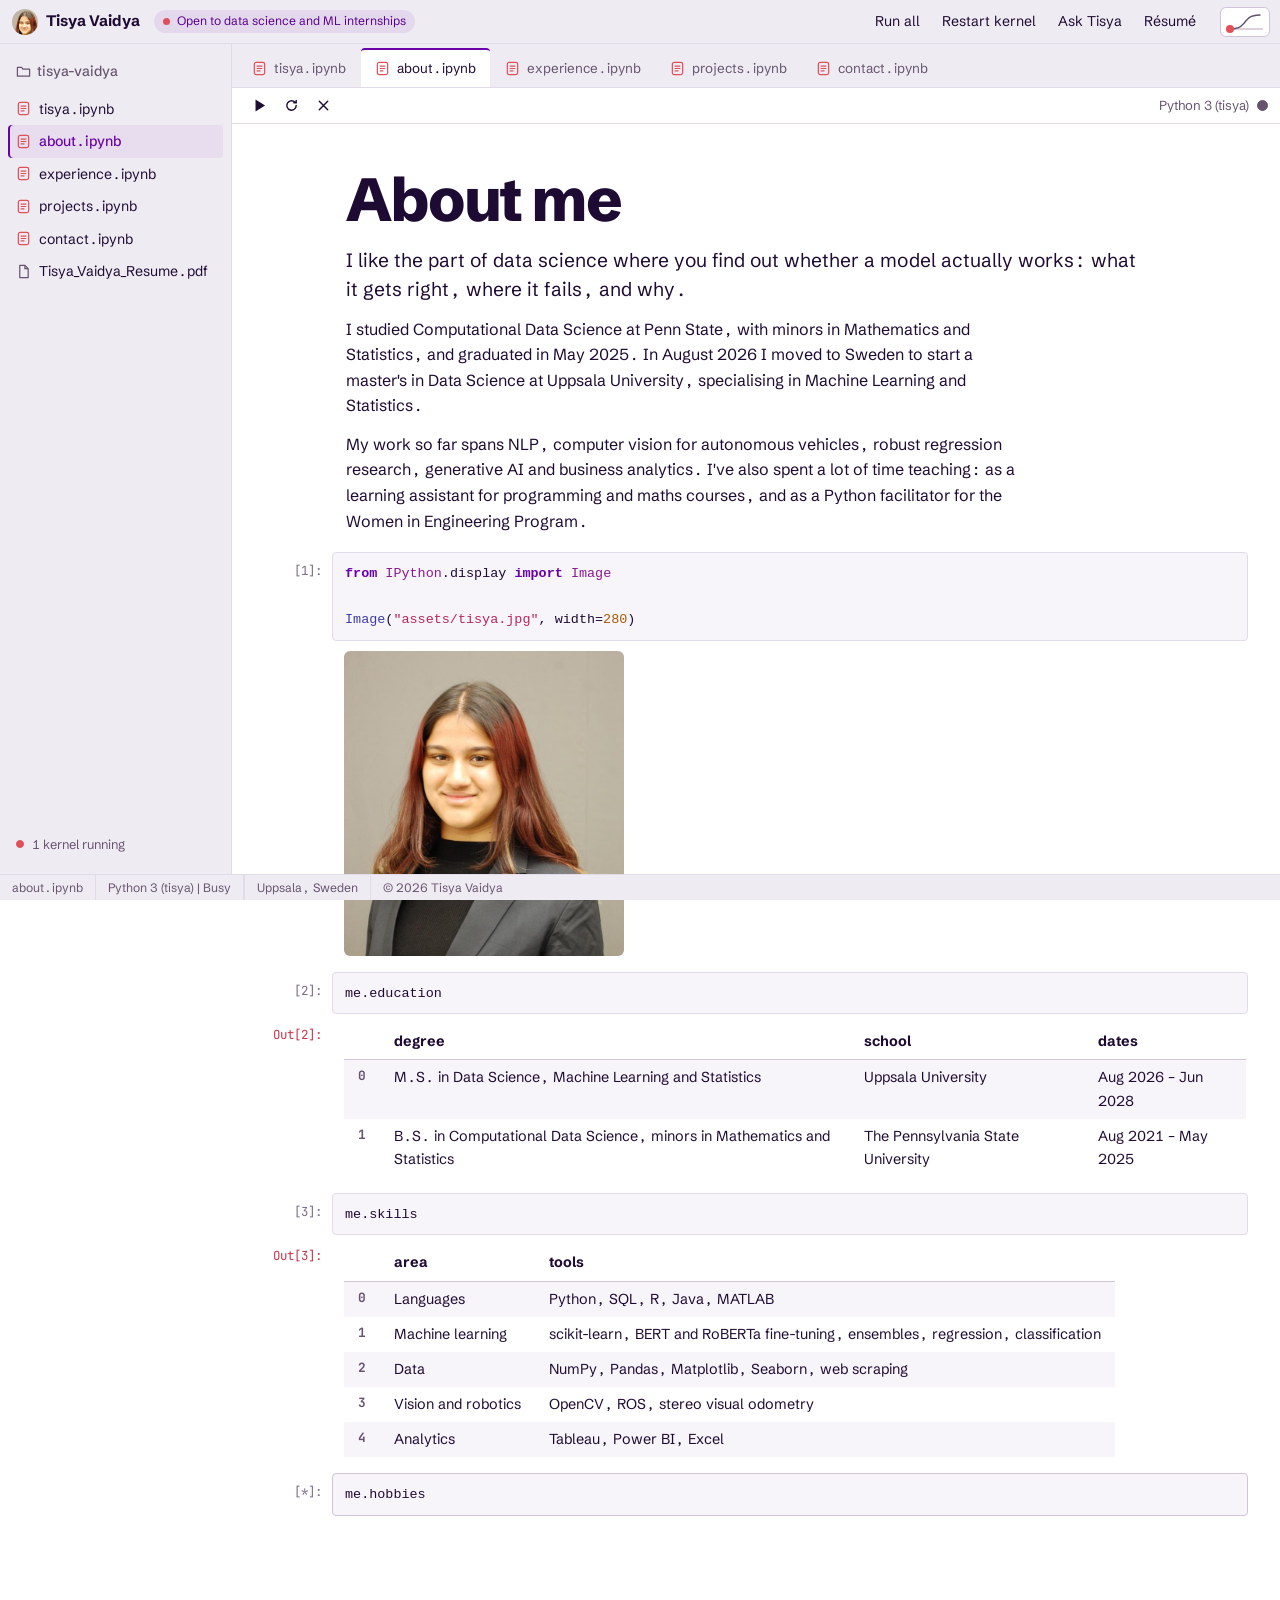
==== about.html @ 1245c295 "Redesign as a JupyterLab-style notebook Each page is a notebook with cells that run on load; visitor" ====
<!DOCTYPE html>
<html lang="en">
<head>
  <meta charset="utf-8">
  <meta name="viewport" content="width=device-width, initial-scale=1">
  <title>About | Tisya Vaidya</title>
  <meta name="description" content="Tisya Vaidya is a data scientist and master's student in Machine Learning and Statistics at Uppsala University, Sweden.">
  <link rel="canonical" href="https://tisyavaidya.com/about">
  <meta property="og:type" content="website">
  <meta property="og:url" content="https://tisyavaidya.com/about">
  <meta property="og:title" content="About | Tisya Vaidya">
  <meta property="og:description" content="Tisya Vaidya is a data scientist and master's student in Machine Learning and Statistics at Uppsala University, Sweden.">
  <meta property="og:image" content="https://tisyavaidya.com/assets/og-image.png">
  <meta name="twitter:card" content="summary_large_image">
  <link rel="icon" href="assets/favicon.svg" type="image/svg+xml">
  <script>
    /* Apply the saved or system theme before the page paints */
    (function () {
      var t = null; try { t = localStorage.getItem("theme"); } catch (e) {}
      if (!t) { var m = /(?:^|;)theme=(dark|light)/.exec(window.name || ""); if (m) t = m[1]; }
      if (!t) t = window.matchMedia && window.matchMedia("(prefers-color-scheme: dark)").matches ? "dark" : "light";
      document.documentElement.dataset.theme = t;
    })();
  </script>
  <link rel="preconnect" href="https://fonts.googleapis.com">
  <link rel="preconnect" href="https://fonts.gstatic.com" crossorigin>
  <link href="https://fonts.googleapis.com/css2?family=JetBrains+Mono:wght@400;700&family=Schibsted+Grotesk:wght@400;500;700;800&display=swap" rel="stylesheet">
  <link rel="stylesheet" href="css/notebook.css">
</head>
<body data-page="about">
  <a class="skip" href="#notebook">Skip to notebook</a>
  <div id="app">
    <div class="main">
      <main class="notebook" id="notebook">

        <div class="cell md"><div class="cell-body">
          <h1>About me</h1>
          <p class="lede">I like the part of data science where you find out whether a model actually works: what it gets right, where it fails, and why.</p>
          <p>I studied Computational Data Science at Penn State, with minors in Mathematics and Statistics, and graduated in May 2025. In August 2026 I moved to Sweden to start a master's in Data Science at Uppsala University, specialising in Machine Learning and Statistics.</p>
          <p>My work so far spans NLP, computer vision for autonomous vehicles, robust regression research, generative AI and business analytics. I've also spent a lot of time teaching: as a learning assistant for programming and maths courses, and as a Python facilitator for the Women in Engineering Program.</p>
        </div></div>

        <div class="cell code"><div class="cell-body">
          <pre class="src"><code>from IPython.display import Image

Image(&quot;assets/tisya.jpg&quot;, width=280)</code></pre>
          <div class="output" data-render="" hidden><div class="out-body"><img class="portrait" src="assets/tisya.jpg" alt="Portrait of Tisya Vaidya" width="720" height="784"></div></div>
        </div></div>

        <div class="cell code"><div class="cell-body">
          <pre class="src"><code>me.education</code></pre>
          <div class="output" data-render="education" hidden><span class="out-prompt"></span><div class="out-body"></div></div>
        </div></div>

        <div class="cell code"><div class="cell-body">
          <pre class="src"><code>me.skills</code></pre>
          <div class="output" data-render="skills" hidden><span class="out-prompt"></span><div class="out-body"></div></div>
        </div></div>

        <div class="cell code"><div class="cell-body">
          <pre class="src"><code>me.hobbies</code></pre>
          <div class="output" data-render="hobbies" hidden><span class="out-prompt"></span><div class="out-body"></div></div>
        </div></div>
      </main>
    </div>
  </div>
  <script src="js/data.js"></script>
  <script src="js/notebook.js"></script>
</body>
</html>
---- css/notebook.css ----
/* ==========================================================================
   Tisya Vaidya — notebook theme (JupyterLab-style, Plasma colours)
   Every colour lives in the two theme blocks below.
   ========================================================================== */

:root {
  color-scheme: light;
  --chrome: #EFEBF2;        /* menu bar, sidebar, tabs */
  --chrome-2: #E6E0EB;
  --paper: #FFFFFF;         /* notebook page */
  --code-bg: #F7F4FA;
  --ink: #1E0B33;
  --muted: #66546F;
  --rule: #E2DBE8;
  --rule-strong: #CFC4D8;
  --select: #6A00A8;        /* selected-cell bar */
  --select-soft: rgba(106, 0, 168, 0.06);
  --prompt: #7A6A86;
  --out: #C2364A;           /* Out[n] prompt */
  /* Plasma colormap for charts */
  --blue: #6A00A8;
  --blue-text: #5B0091;
  --orange: #E0505A;
  --green: #D9770B;
  /* syntax */
  --tk-k: #6A00A8;
  --tk-s: #B8275A;
  --tk-n: #A65A00;
  --tk-f: #3E3BA8;
  --tk-a: #1E0B33;
  --tk-t: #8A1C8F;
  --tk-c: #8E8299;
  --on-solid: #FFFFFF;
  --solid: #1E0B33;
  --solid-hover: #35204A;
  --badge-bg: rgba(106, 0, 168, 0.08);
  --badge-ink: #5B0091;
  --plot-bg: #FFFFFF;
  --plot-grid: #F1E7ED;
  --plot-axis: #B8A5B3;
  --plot-resid: #DDCBD6;
  --dialog-bg: #FFFFFF;
  --surface: #F7F4FA;
  --surface-hover: #EFE9F4;

  --sans: "Schibsted Grotesk", system-ui, -apple-system, "Segoe UI", sans-serif;
  --mono: "JetBrains Mono", ui-monospace, "SFMono-Regular", Menlo, Consolas, monospace;
  --gutter: 84px;
}

:root[data-theme="dark"] {
  color-scheme: dark;
  --chrome: #131118;
  --chrome-2: #1B1822;
  --paper: #0E0C12;
  --code-bg: #17141D;
  --ink: #F2EEF6;
  --muted: #A9A1B4;
  --rule: #26222E;
  --rule-strong: #383242;
  --select: #B77AF0;
  --select-soft: rgba(183, 122, 240, 0.06);
  --prompt: #8B8197;
  --out: #EC6A7D;
  --blue: #EC6A7D;
  --blue-text: #F59AB0;
  --orange: #FCC438;
  --green: #B77AF0;
  --tk-k: #C59AF5;
  --tk-s: #F38BA0;
  --tk-n: #FCC438;
  --tk-f: #8FB8FF;
  --tk-a: #F2EEF6;
  --tk-t: #E59BE0;
  --tk-c: #7A7088;
  --on-solid: #16131C;
  --solid: #F2EEF6;
  --solid-hover: #FFFFFF;
  --badge-bg: rgba(252, 196, 56, 0.12);
  --badge-ink: #FCD46A;
  --plot-bg: #15121B;
  --plot-grid: #25212E;
  --plot-axis: #4E465C;
  --plot-resid: #3A3446;
  --dialog-bg: #18151F;
  --surface: #1B1822;
  --surface-hover: #241F2C;
}

/* ------------------------------------------------------------------ Base */
*, *::before, *::after { box-sizing: border-box; }
html { -webkit-text-size-adjust: 100%; }
body {
  margin: 0; background: var(--paper); color: var(--ink);
  font-family: var(--sans); font-size: 1rem; line-height: 1.6;
  -webkit-font-smoothing: antialiased; font-variant-numeric: tabular-nums;
  padding-bottom: 26px;
}
img, svg { display: block; max-width: 100%; }
h1, h2, h3 { margin: 0; line-height: 1.15; }
p { margin: 0; }
a { color: var(--blue-text); text-underline-offset: 3px; text-decoration-thickness: 1px; }
a:hover { text-decoration-thickness: 2px; }
button { font: inherit; color: inherit; }
:focus-visible { outline: 2px solid var(--orange); outline-offset: 2px; border-radius: 4px; }
.sr-only { position: absolute; width: 1px; height: 1px; overflow: hidden; clip: rect(0 0 0 0); white-space: nowrap; }
.muted { color: var(--muted); }
.small { font-size: .88rem; }
.skip { position: absolute; left: -9999px; z-index: 60; }
.skip:focus { left: 12px; top: 8px; background: var(--solid); color: var(--on-solid); padding: 6px 10px; border-radius: 6px; }
@media (prefers-reduced-motion: reduce) { *, *::before, *::after { transition: none !important; animation: none !important; } }

/* ---------------------------------------------------------------- Layout */
#app { display: grid; grid-template-columns: 232px minmax(0, 1fr); grid-template-rows: auto 1fr; min-height: calc(100vh - 26px); }
.menubar { grid-column: 1 / -1; }
.sidebar { grid-column: 1; grid-row: 2; }
.main { grid-column: 2; grid-row: 2; min-width: 0; }

/* Menu bar */
.menubar {
  position: sticky; top: 0; z-index: 20; display: flex; align-items: center; gap: 14px;
  height: 44px; padding: 0 10px 0 12px; background: var(--chrome); border-bottom: 1px solid var(--rule);
}
.brand { display: flex; align-items: center; gap: 8px; color: var(--ink); text-decoration: none; font-weight: 700; font-size: .95rem; flex: none; }
.brand img { width: 26px; height: 26px; border-radius: 50%; object-fit: cover; }
.badge { display: inline-flex; align-items: center; gap: 7px; font-size: .76rem; line-height: 1; padding: 5px 9px; border-radius: 999px; background: var(--badge-bg); color: var(--badge-ink); white-space: nowrap; }
.pulse { width: 7px; height: 7px; border-radius: 50%; background: var(--orange); flex: none; }
.menu { display: flex; align-items: center; gap: 2px; margin-left: auto; }
.menu button, .menu a {
  background: none; border: 0; padding: 6px 10px; border-radius: 4px; cursor: pointer;
  font-size: .88rem; color: var(--ink); text-decoration: none; line-height: 1.2;
}
.menu button:hover, .menu a:hover { background: var(--chrome-2); }
.sigmoid { display: grid; place-items: center; width: 50px; height: 30px; padding: 0; border-radius: 6px; border: 1px solid var(--rule-strong); background: var(--paper); cursor: pointer; flex: none; }
.sigmoid:hover { border-color: var(--muted); }
.sig-axis { stroke: var(--plot-axis); stroke-width: 1; }
.sig-curve { fill: none; stroke: var(--muted); stroke-width: 1.5; stroke-linecap: round; }
.sig-dot { fill: var(--orange); }

/* Sidebar file browser */
.sidebar {
  position: sticky; top: 44px; align-self: start; height: calc(100vh - 44px - 26px); overflow-y: auto;
  background: var(--chrome); border-right: 1px solid var(--rule); padding: 12px 8px; font-size: .88rem;
  display: flex; flex-direction: column;
}
.crumb { display: flex; align-items: center; gap: 6px; padding: 4px 8px 10px; color: var(--muted); font-weight: 500; }
.files { list-style: none; margin: 0; padding: 0; }
.files a { display: flex; align-items: center; gap: 8px; padding: 5px 8px; border-radius: 4px; color: var(--ink); text-decoration: none; }
.files a:hover { background: var(--chrome-2); }
.files a[aria-current="page"] { background: var(--select-soft); color: var(--select); font-weight: 500; box-shadow: inset 2px 0 0 var(--select); }
.nb-icon { width: 15px; height: 15px; flex: none; fill: none; stroke: var(--orange); stroke-width: 1.3; stroke-linejoin: round; }
.nb-icon.pdf { stroke: var(--muted); }
.nb-icon.folder { stroke: var(--muted); }
.kernels { margin-top: auto; padding: 8px; display: flex; align-items: center; gap: 8px; color: var(--muted); font-size: .8rem; }
.kdot { width: 8px; height: 8px; border-radius: 50%; border: 1.5px solid var(--muted); }
.kernel-busy .kdot { background: var(--orange); border-color: var(--orange); }

/* Tabs and toolbar */
.tabs {
  position: sticky; top: 44px; z-index: 15; display: flex; gap: 1px; background: var(--chrome);
  border-bottom: 1px solid var(--rule); overflow-x: auto; scrollbar-width: none; padding: 0 6px;
}
.tabs::-webkit-scrollbar { display: none; }
.tabs a {
  display: flex; align-items: center; gap: 7px; padding: 8px 14px 7px; font-size: .84rem; white-space: nowrap;
  color: var(--muted); text-decoration: none; border-top: 2px solid transparent; margin-top: 4px; border-radius: 4px 4px 0 0;
}
.tabs a:hover { color: var(--ink); background: var(--chrome-2); }
.tabs a[aria-current="page"] { background: var(--paper); color: var(--ink); border-top-color: var(--select); }
.toolbar {
  position: sticky; top: 82px; z-index: 14; display: flex; align-items: center; gap: 2px;
  height: 36px; padding: 0 12px; background: var(--paper); border-bottom: 1px solid var(--rule);
}
.toolbar button { display: grid; place-items: center; width: 30px; height: 28px; border: 0; background: none; border-radius: 4px; cursor: pointer; }
.toolbar button:hover { background: var(--surface-hover); }
.toolbar svg { width: 15px; height: 15px; fill: var(--ink); stroke: var(--ink); stroke-width: 1.5; stroke-linecap: round; }
.kernel { margin-left: auto; display: flex; align-items: center; gap: 8px; font-size: .82rem; color: var(--muted); }
.kstate { width: 11px; height: 11px; border-radius: 50%; border: 1.5px solid var(--muted); }
.kernel-busy .kstate { background: var(--muted); }

/* Status bar */
.statusbar {
  position: fixed; left: 0; right: 0; bottom: 0; z-index: 20; display: flex; gap: 0; height: 26px;
  background: var(--chrome); border-top: 1px solid var(--rule); font-size: .76rem; color: var(--muted);
}
.statusbar span { display: flex; align-items: center; padding: 0 12px; border-right: 1px solid var(--rule); white-space: nowrap; }
.statusbar .sb-right { border-right: 0; border-left: 1px solid var(--rule); }
.statusbar .sb-right:first-of-type { margin-left: auto; }

/* --------------------------------------------------------------- Notebook */
.notebook { max-width: 1040px; margin: 0 auto; padding: 28px 28px 80px 12px; }
.cell { position: relative; display: grid; grid-template-columns: var(--gutter) minmax(0, 1fr); padding: 6px 0; border-radius: 2px; outline: none; }
.cell::before { content: ""; position: absolute; left: 0; top: 4px; bottom: 4px; width: 3px; border-radius: 2px; background: transparent; }
.cell.selected::before { background: var(--select); }
.cell.selected { background: var(--select-soft); }
.gutter { display: flex; flex-direction: column; align-items: flex-end; gap: 4px; padding: 9px 10px 0 6px; }
.prompt, .out-prompt { font-family: var(--mono); font-size: .78rem; color: var(--prompt); white-space: nowrap; }
.run {
  display: grid; place-items: center; width: 24px; height: 24px; border-radius: 50%; border: 1px solid var(--rule-strong);
  background: var(--paper); cursor: pointer; opacity: 0; transition: opacity .15s ease;
}
.run svg { width: 11px; height: 11px; fill: var(--ink); }
.cell:hover .run, .cell.selected .run, .run:focus-visible { opacity: 1; }
.run:hover { border-color: var(--select); }
.run:hover svg { fill: var(--select); }
.cell-body { min-width: 0; }
pre { margin: 0; }
.src {
  background: var(--code-bg); border: 1px solid var(--rule); border-radius: 4px;
  padding: 9px 12px; font-family: var(--mono); font-size: .84rem; line-height: 1.55; overflow-x: auto; color: var(--ink);
}
.cell.running .src { border-color: var(--rule-strong); }
.tk-k { color: var(--tk-k); font-weight: 700; }
.tk-s { color: var(--tk-s); }
.tk-n { color: var(--tk-n); }
.tk-f { color: var(--tk-f); }
.tk-a { color: var(--tk-a); }
.tk-t { color: var(--tk-t); }
.tk-c { color: var(--tk-c); font-style: italic; }
.ask-input {
  font: inherit; color: var(--tk-s); background: transparent; border: 0; border-bottom: 1.5px dashed var(--tk-s);
  padding: 0 2px; width: min(30ch, 52vw); outline: none;
}
.ask-input::placeholder { color: var(--tk-s); opacity: .55; }
.ask-input:focus { border-bottom-style: solid; }

.output { position: relative; padding: 10px 2px 4px 12px; }
.output[hidden] { display: none; }
.out-prompt { position: absolute; right: calc(100% + 10px); top: 11px; color: var(--out); }
.out-body { min-width: 0; }
.cell.ran .output:not([hidden]) { animation: fadein .25s ease-out; }
@keyframes fadein { from { opacity: 0; } }
.repr { font-family: var(--mono); font-size: .84rem; line-height: 1.6; white-space: pre-wrap; color: var(--ink); }
.repr a { color: var(--blue-text); }
.stderr { font-family: var(--mono); font-size: .84rem; color: var(--out); background: color-mix(in srgb, var(--out) 8%, transparent); padding: 6px 10px; border-radius: 4px; }
.answer { max-width: 44em; font-size: 1.02rem; }

/* Markdown cells */
.md .cell-body { padding: 6px 12px 6px 14px; }
.md h1 { font-size: clamp(2.3rem, 5vw, 3.8rem); font-weight: 800; letter-spacing: -0.035em; line-height: 1; margin: 6px 0 16px; }
.md h2 { font-size: 1.45rem; font-weight: 700; letter-spacing: -0.015em; margin: 18px 0 6px; }
.md p { max-width: 42em; }
.md p + p { margin-top: .8em; }
.md .lede { font-size: 1.2rem; line-height: 1.5; }
.md code { font-family: var(--mono); font-size: .86em; background: var(--code-bg); border: 1px solid var(--rule); padding: 1px 5px; border-radius: 4px; }

/* DataFrame output */
.df-wrap { overflow-x: auto; }
.df { border-collapse: collapse; font-size: .9rem; }
.df th, .df td { padding: 6px 14px; text-align: left; vertical-align: top; }
.df thead th { font-weight: 700; border-bottom: 1px solid var(--rule-strong); }
.df tbody th { font-weight: 700; color: var(--muted); font-family: var(--mono); font-size: .8rem; }
.df tbody tr:nth-child(odd) { background: var(--code-bg); }

/* Buttons and chips */
.btn { display: inline-flex; align-items: center; padding: 7px 14px; border-radius: 6px; border: 1px solid var(--rule-strong); background: var(--paper); cursor: pointer; font-size: .9rem; text-decoration: none; color: var(--ink); }
.btn:hover { background: var(--surface-hover); }
.btn.solid { background: var(--solid); color: var(--on-solid); border-color: var(--solid); }
.btn.solid:hover { background: var(--solid-hover); }
.output p .btn { margin-top: 10px; }
.chips { display: flex; flex-wrap: wrap; gap: 6px; margin-top: 6px; }
.chip { padding: 5px 11px; border-radius: 999px; border: 1px solid var(--rule-strong); background: var(--paper); cursor: pointer; font-size: .85rem; }
.chip:hover { background: var(--surface-hover); border-color: var(--select); }

/* Explore links */
.explore { list-style: none; margin: 0; padding: 0; display: grid; grid-template-columns: repeat(2, minmax(0, 1fr)); gap: 10px; max-width: 760px; }
.explore a { display: grid; grid-template-columns: auto 1fr; column-gap: 10px; align-items: center; padding: 12px 14px; border: 1px solid var(--rule); border-radius: 6px; text-decoration: none; color: var(--ink); background: var(--paper); }
.explore a:hover { border-color: var(--select); background: var(--select-soft); }
.explore .nb-icon { grid-row: span 2; width: 20px; height: 20px; }
.explore strong { font-family: var(--mono); font-size: .9rem; }
.explore span { color: var(--muted); font-size: .88rem; }

/* RLS plot */
.plot-frame { max-width: 620px; background: var(--plot-bg); border: 1px solid var(--rule); border-radius: 6px; padding: 8px; }
#fit-canvas { width: 100%; aspect-ratio: 16 / 10; display: block; cursor: crosshair; touch-action: manipulation; }
.plot-caption { display: flex; flex-wrap: wrap; align-items: baseline; gap: 4px 14px; margin-top: 8px; font-size: .85rem; color: var(--muted); max-width: 620px; }
.eq { font-family: var(--mono); color: var(--ink); }
.link-btn { background: none; border: 0; padding: 0; color: var(--blue-text); text-decoration: underline; text-underline-offset: 3px; cursor: pointer; font-size: inherit; }

/* Portrait */
.portrait { width: 280px; max-width: 100%; height: auto; border-radius: 6px; }

/* Mini charts */
.mini { width: 100%; height: auto; }
.mini .ax { stroke: var(--plot-axis); stroke-width: 1; }
.mini .fa { fill: var(--blue); }
.mini .fb { fill: var(--orange); }
.mini .fm { fill: var(--muted); }
.mini .la { fill: none; stroke: var(--blue); stroke-width: 2.2; stroke-linejoin: round; stroke-linecap: round; }
.mini .lb { fill: none; stroke: var(--orange); stroke-width: 2.2; stroke-linecap: round; }
.mini .lm { fill: none; stroke: var(--muted); stroke-width: 1.4; stroke-dasharray: 4 4; }
.mini .area { fill: var(--blue); fill-opacity: .14; }
.mini .ring-m { fill: none; stroke: var(--plot-grid); stroke-width: 11; }
.mini .ring { fill: none; stroke: var(--blue); stroke-width: 11; }
.mini text { font: 600 11px var(--sans); text-anchor: middle; }
.mini .tl { fill: #fff; }
.mini .td { fill: var(--ink); }

/* Gantt */
.gantt { border: 1px solid var(--rule); border-radius: 6px; padding: 16px 18px 12px; background: var(--paper); }
.g-axis { position: relative; height: 18px; margin-left: 230px; font-size: .78rem; color: var(--muted); font-family: var(--mono); }
.g-axis span { position: absolute; transform: translateX(-50%); }
.g-rows { list-style: none; margin: 4px 0 0; padding: 0; }
.g-row { display: grid; grid-template-columns: 230px minmax(0, 1fr); align-items: center; min-height: 38px; }
.g-label { color: var(--ink); text-decoration: none; font-size: .86rem; font-weight: 500; line-height: 1.25; padding-right: 14px; }
.g-label span { display: block; font-weight: 400; color: var(--muted); font-size: .78rem; }
.g-label:hover { color: var(--blue-text); }
.g-track { position: relative; height: 38px; }
.g-tick { position: absolute; top: 0; bottom: 0; width: 1px; background: var(--rule); }
.g-bar { position: absolute; top: 12px; height: 14px; border-radius: 7px; transition: transform .15s ease; }
.g-bar:hover, .g-bar:focus-visible { transform: scaleY(1.25); }
.k-work { background: var(--blue); }
.k-research { background: var(--green); }
.k-teaching { background: var(--orange); }
.g-legend { display: flex; gap: 18px; margin: 12px 0 0 230px; font-size: .82rem; color: var(--muted); }
.g-legend span { display: inline-flex; align-items: center; gap: 7px; }
.g-legend i { width: 16px; height: 8px; border-radius: 4px; }

/* Role lists */
.roles { list-style: none; margin: 0; padding: 0; max-width: 820px; }
.roles > li { display: grid; grid-template-columns: 170px minmax(0, 1fr); gap: 20px; padding: 0 0 26px; scroll-margin-top: 140px; }
.roles > li:target h3 { color: var(--blue-text); }
.when { color: var(--muted); font-size: .88rem; font-family: var(--mono); padding-top: 2px; }
.roles h3 { font-size: 1.08rem; font-weight: 700; }
.roles h3 + p { margin-top: 2px; }
.roles ul { margin: 8px 0 0; padding-left: 1.1em; }
.roles ul li + li { margin-top: 4px; }
.roles ul li::marker { color: var(--blue); }

/* Projects */
.widget { display: flex; flex-wrap: wrap; align-items: center; gap: 4px; margin-bottom: 16px; font-size: .86rem; }
.w-label { font-family: var(--mono); color: var(--muted); margin-right: 8px; }
.tbtn { padding: 5px 14px; border: 1px solid var(--rule-strong); background: var(--paper); cursor: pointer; font-family: var(--mono); font-size: .82rem; border-radius: 4px; }
.tbtn:hover { background: var(--surface-hover); }
.tbtn[aria-pressed="true"] { background: var(--select); border-color: var(--select); color: #fff; }
:root[data-theme="dark"] .tbtn[aria-pressed="true"] { color: #16131C; }
.pgrid { list-style: none; margin: 0; padding: 0; display: grid; grid-template-columns: repeat(3, minmax(0, 1fr)); gap: 14px; }
.pcard[hidden] { display: none; }
.pcard button {
  display: flex; flex-direction: column; width: 100%; height: 100%; text-align: left; padding: 10px 10px 14px;
  background: var(--paper); border: 1px solid var(--rule); border-radius: 6px; cursor: pointer; transition: border-color .15s ease;
}
.pcard button:hover { border-color: var(--select); }
.thumb { display: block; background: var(--plot-bg); border: 1px solid var(--rule); border-radius: 4px; padding: 8px 12px; }
.pmeta { display: flex; flex-direction: column; gap: 3px; padding: 12px 4px 0; }
.ptitle { font-weight: 700; font-size: 1rem; line-height: 1.3; }
.psum { font-size: .9rem; color: var(--muted); }
.pstack { font-size: .8rem; color: var(--blue-text); font-family: var(--mono); margin-top: 4px; }
.pcard.featured { grid-column: span 2; }
.pcard.featured button { flex-direction: row; align-items: center; gap: 14px; }
.pcard.featured .thumb { flex: 0 0 46%; }
.pcard.featured .ptitle { font-size: 1.25rem; }

/* Dialogs */
dialog {
  border: 1px solid var(--rule-strong); border-radius: 10px; padding: 0; color: var(--ink);
  background: var(--dialog-bg); box-shadow: 0 30px 80px -20px rgba(0, 0, 0, .45); max-height: calc(100vh - 48px);
}
dialog::backdrop { background: rgba(14, 8, 24, 0.5); }
dialog[open] { animation: pop .2s ease-out; }
@keyframes pop { from { opacity: 0; transform: translateY(8px); } }
.close { position: absolute; top: 12px; right: 12px; width: 34px; height: 34px; border-radius: 6px; border: 1px solid var(--rule-strong); background: var(--paper); font-size: 1.25rem; line-height: 1; cursor: pointer; z-index: 2; }
.close:hover { background: var(--surface-hover); }
.project-dialog { width: min(760px, calc(100vw - 32px)); }
.pd-thumb { background: var(--plot-bg); padding: 24px 60px 16px; border-bottom: 1px solid var(--rule); }
.pd-thumb .mini { max-height: 210px; margin: 0 auto; }
.pd-body { padding: 24px 30px 30px; }
.pd-body h2 { font-size: 1.6rem; letter-spacing: -0.02em; margin-top: 2px; }
.pd-body > p:not(.muted):not(.pd-link) { margin-top: 12px; }
.pd-body h3 { font-size: 1.02rem; margin-top: 20px; }
.tags { list-style: none; display: flex; flex-wrap: wrap; gap: 6px; padding: 0; margin: 12px 0 4px; }
.tags li { font-family: var(--mono); font-size: .78rem; padding: 3px 9px; border-radius: 4px; background: var(--code-bg); border: 1px solid var(--rule); }
.results { padding-left: 1.1em; margin: 8px 0 0; }
.results li + li { margin-top: 4px; }
.results li::marker { color: var(--orange); }
.metrics { display: grid; grid-template-columns: repeat(3, minmax(0, 1fr)); gap: 10px; margin: 16px 0 6px; }
.metrics div { background: var(--code-bg); border: 1px solid var(--rule); border-radius: 6px; padding: 10px 12px; display: flex; flex-direction: column; }
.metrics dd { margin: 0; font-size: 1.6rem; font-weight: 800; letter-spacing: -0.02em; line-height: 1.1; }
.metrics dt { font-size: .8rem; color: var(--muted); }
.pd-link { margin-top: 22px; }

.ask { width: min(560px, calc(100vw - 32px)); }
.ask[open] { display: flex; flex-direction: column; }
.ask-head { display: flex; gap: 12px; align-items: center; padding: 16px 60px 14px 18px; border-bottom: 1px solid var(--rule); }
.ask-head img { width: 36px; height: 36px; border-radius: 50%; }
.ask-head h2 { font-size: 1.1rem; }
.ask-head p { font-size: .84rem; color: var(--muted); }
.ask-log { padding: 14px 18px; min-height: 140px; max-height: 46vh; overflow-y: auto; font-size: .95rem; }
.c-in { font-family: var(--mono); font-size: .84rem; margin-top: 12px; }
.c-in:first-child { margin-top: 0; }
.c-out { margin-top: 4px; }
.ps { color: var(--select); font-family: var(--mono); font-weight: 700; }
.ask-chips { padding: 0 18px 12px; }
.ask-form { display: flex; align-items: center; gap: 8px; padding: 12px 18px 16px; border-top: 1px solid var(--rule); }
.ask-form input { flex: 1; min-width: 0; font-family: var(--mono); font-size: .9rem; color: var(--ink); background: var(--code-bg); border: 1px solid var(--rule-strong); border-radius: 6px; padding: 8px 12px; }

/* ------------------------------------------------------------ Responsive */
@media (max-width: 1100px) {
  .badge { display: none; }
  .pgrid { grid-template-columns: repeat(2, minmax(0, 1fr)); }
}
@media (max-width: 860px) {
  #app { grid-template-columns: 1fr; }
  .sidebar { display: none; }
  .main { grid-column: 1; }
  .menu button[data-action="restart"] { display: none; }
  .g-axis, .g-legend { margin-left: 170px; }
  .g-row { grid-template-columns: 170px minmax(0, 1fr); }
}
@media (max-width: 600px) {
  :root { --gutter: 48px; }
  body { font-size: .97rem; }
  .menubar { gap: 8px; padding: 0 8px; }
  .brand span { display: none; }
  .menu { gap: 0; }
  .menu button, .menu a { padding: 6px 7px; font-size: .82rem; }
  .menu button[data-action="run-all"] { display: none; }
  .notebook { padding: 16px 12px 70px 4px; }
  .gutter { padding-right: 6px; }
  .prompt, .out-prompt { font-size: .66rem; }
  .out-prompt { position: static; display: block; margin-bottom: 4px; }
  .output { padding-left: 4px; }
  .run { opacity: 1; width: 22px; height: 22px; }
  .src, .repr { font-size: .76rem; }
  .md h1 { font-size: 2.2rem; }
  .md .lede { font-size: 1.08rem; }
  .explore { grid-template-columns: 1fr; }
  .pgrid { grid-template-columns: 1fr; }
  .pcard.featured { grid-column: auto; }
  .pcard.featured button { flex-direction: column; align-items: stretch; }
  .roles > li { grid-template-columns: 1fr; gap: 2px; }
  .gantt { padding: 12px 10px 10px; }
  .g-axis, .g-legend { margin-left: 0; }
  .g-legend { flex-wrap: wrap; gap: 8px 14px; }
  .g-row { grid-template-columns: 1fr; padding: 4px 0; }
  .g-track { height: 20px; }
  .g-bar { top: 3px; height: 13px; }
  .pd-thumb { padding: 18px 20px 12px; }
  .pd-body { padding: 20px 18px 24px; }
  .metrics dd { font-size: 1.25rem; }
  .statusbar span:nth-child(2) { display: none; }
  .df th, .df td { padding: 5px 8px; }
}
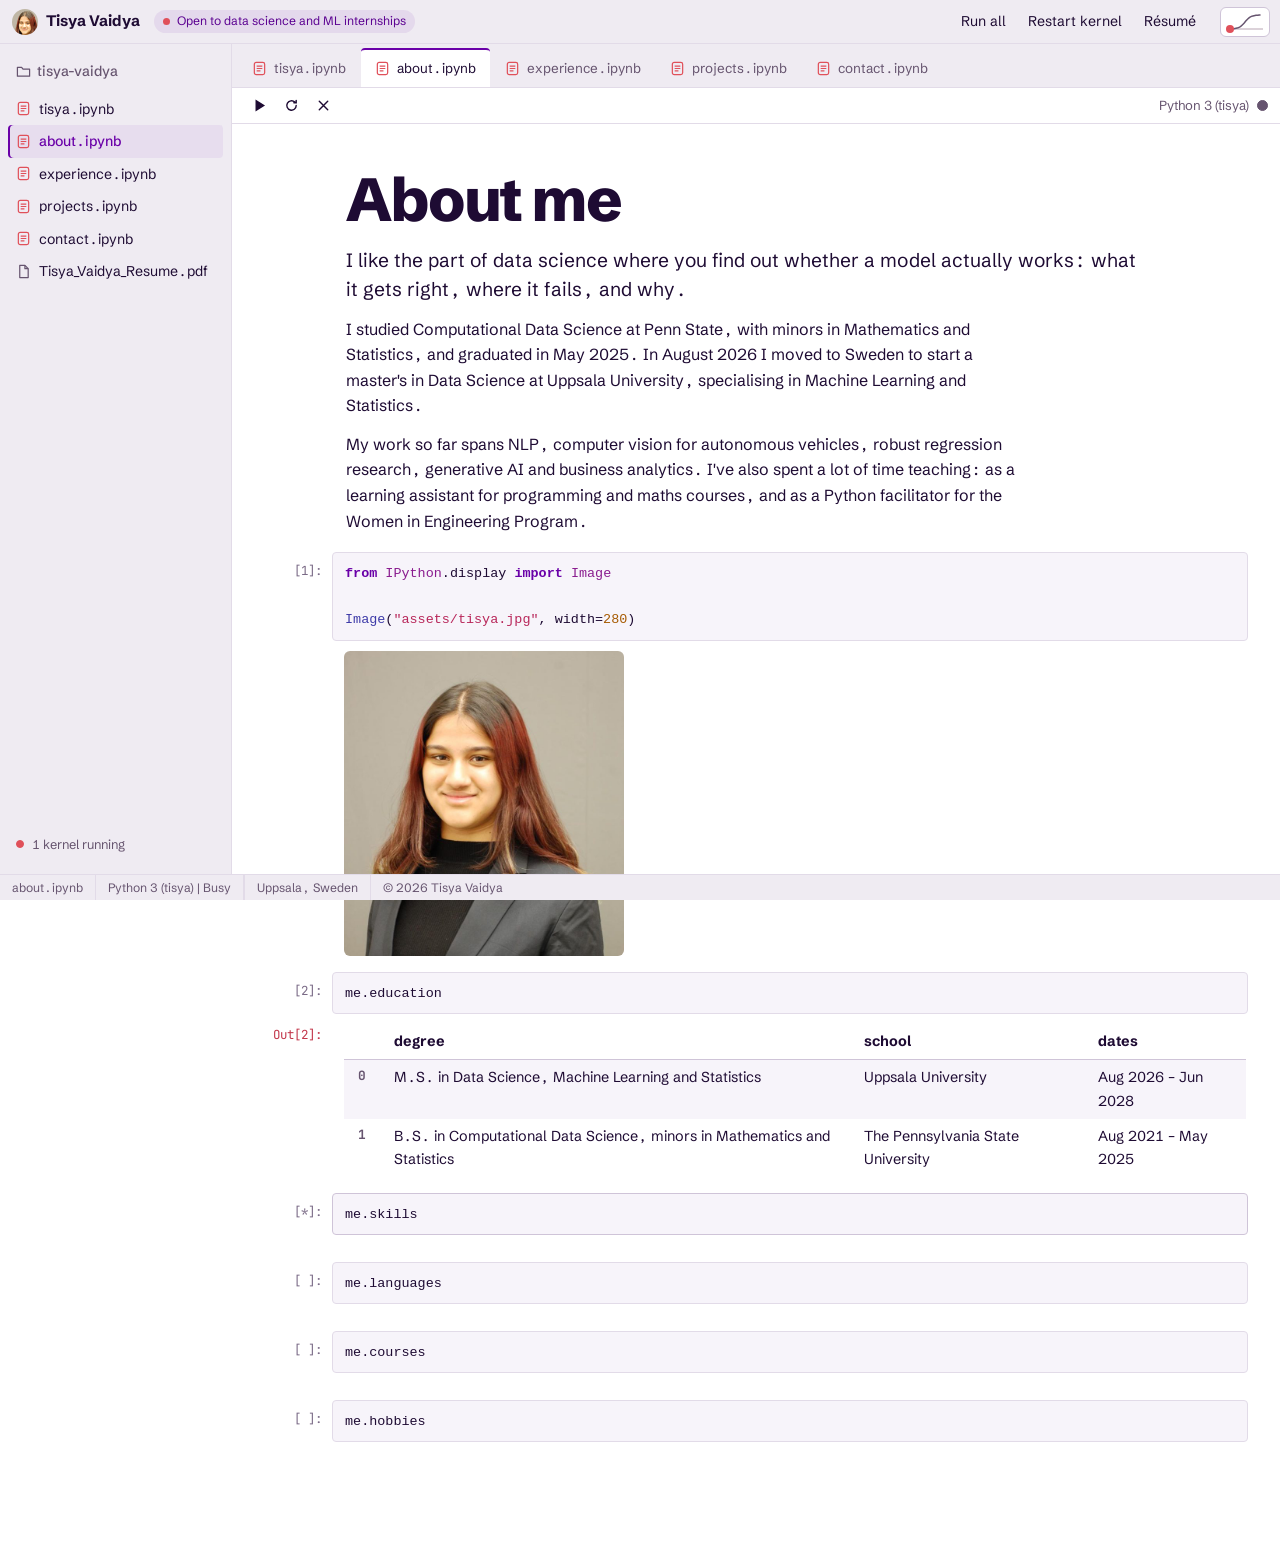
==== commit b619b424: "Add current courses, languages and coursework; align skills" ====
--- a/about.html
+++ b/about.html
@@ -58,6 +58,16 @@
         </div></div>
 
         <div class="cell code"><div class="cell-body">
+          <pre class="src"><code>me.languages</code></pre>
+          <div class="output" data-render="languages" hidden><span class="out-prompt"></span><div class="out-body"></div></div>
+        </div></div>
+
+        <div class="cell code"><div class="cell-body">
+          <pre class="src"><code>me.courses</code></pre>
+          <div class="output" data-render="courses" hidden><span class="out-prompt"></span><div class="out-body"></div></div>
+        </div></div>
+
+        <div class="cell code"><div class="cell-body">
           <pre class="src"><code>me.hobbies</code></pre>
           <div class="output" data-render="hobbies" hidden><span class="out-prompt"></span><div class="out-body"></div></div>
         </div></div>
--- a/css/notebook.css
+++ b/css/notebook.css
@@ -296,6 +296,20 @@
 .mini .tl { fill: #fff; }
 .mini .td { fill: var(--ink); }
 
+.mini.real text { font: 500 10.5px var(--sans); }
+.mini .lab { fill: var(--muted); text-anchor: middle; }
+.mini .lab.end, .mini .end { text-anchor: end; }
+.mini .val { fill: var(--ink); font-weight: 700; text-anchor: middle; }
+.mini .cap { fill: var(--muted); text-anchor: middle; font-style: italic; }
+.thumb.has-img, .pd-thumb.has-img { padding: 0; overflow: hidden; background: #fff; }
+.thumb-img { display: block; width: 100%; aspect-ratio: 16 / 9; object-fit: cover; object-position: top center; }
+.pd-thumb.has-img .thumb-img { aspect-ratio: auto; max-height: 340px; object-fit: contain; background: #fff; }
+.pd-cap { text-align: center; color: var(--muted); font-size: .82rem; margin-top: 6px; }
+.pd-fig { margin: 12px 0 0; }
+.pd-fig img { width: 100%; max-height: 380px; object-fit: contain; background: #fff; border: 1px solid var(--rule); border-radius: 6px; }
+.pd-fig figcaption { font-size: .84rem; color: var(--muted); margin-top: 6px; }
+.pd-link { display: flex; flex-wrap: wrap; gap: 8px; }
+
 /* Gantt */
 .gantt { border: 1px solid var(--rule); border-radius: 6px; padding: 16px 18px 12px; background: var(--paper); }
 .g-axis { position: relative; height: 18px; margin-left: 230px; font-size: .78rem; color: var(--muted); font-family: var(--mono); }
@@ -326,6 +340,7 @@
 .roles ul { margin: 8px 0 0; padding-left: 1.1em; }
 .roles ul li + li { margin-top: 4px; }
 .roles ul li::marker { color: var(--blue); }
+.role-link { margin-top: 8px; font-size: .92rem; }
 
 /* Projects */
 .widget { display: flex; flex-wrap: wrap; align-items: center; gap: 4px; margin-bottom: 16px; font-size: .86rem; }
@@ -378,21 +393,6 @@
 .metrics dd { margin: 0; font-size: 1.6rem; font-weight: 800; letter-spacing: -0.02em; line-height: 1.1; }
 .metrics dt { font-size: .8rem; color: var(--muted); }
 .pd-link { margin-top: 22px; }
-
-.ask { width: min(560px, calc(100vw - 32px)); }
-.ask[open] { display: flex; flex-direction: column; }
-.ask-head { display: flex; gap: 12px; align-items: center; padding: 16px 60px 14px 18px; border-bottom: 1px solid var(--rule); }
-.ask-head img { width: 36px; height: 36px; border-radius: 50%; }
-.ask-head h2 { font-size: 1.1rem; }
-.ask-head p { font-size: .84rem; color: var(--muted); }
-.ask-log { padding: 14px 18px; min-height: 140px; max-height: 46vh; overflow-y: auto; font-size: .95rem; }
-.c-in { font-family: var(--mono); font-size: .84rem; margin-top: 12px; }
-.c-in:first-child { margin-top: 0; }
-.c-out { margin-top: 4px; }
-.ps { color: var(--select); font-family: var(--mono); font-weight: 700; }
-.ask-chips { padding: 0 18px 12px; }
-.ask-form { display: flex; align-items: center; gap: 8px; padding: 12px 18px 16px; border-top: 1px solid var(--rule); }
-.ask-form input { flex: 1; min-width: 0; font-family: var(--mono); font-size: .9rem; color: var(--ink); background: var(--code-bg); border: 1px solid var(--rule-strong); border-radius: 6px; padding: 8px 12px; }
 
 /* ------------------------------------------------------------ Responsive */
 @media (max-width: 1100px) {
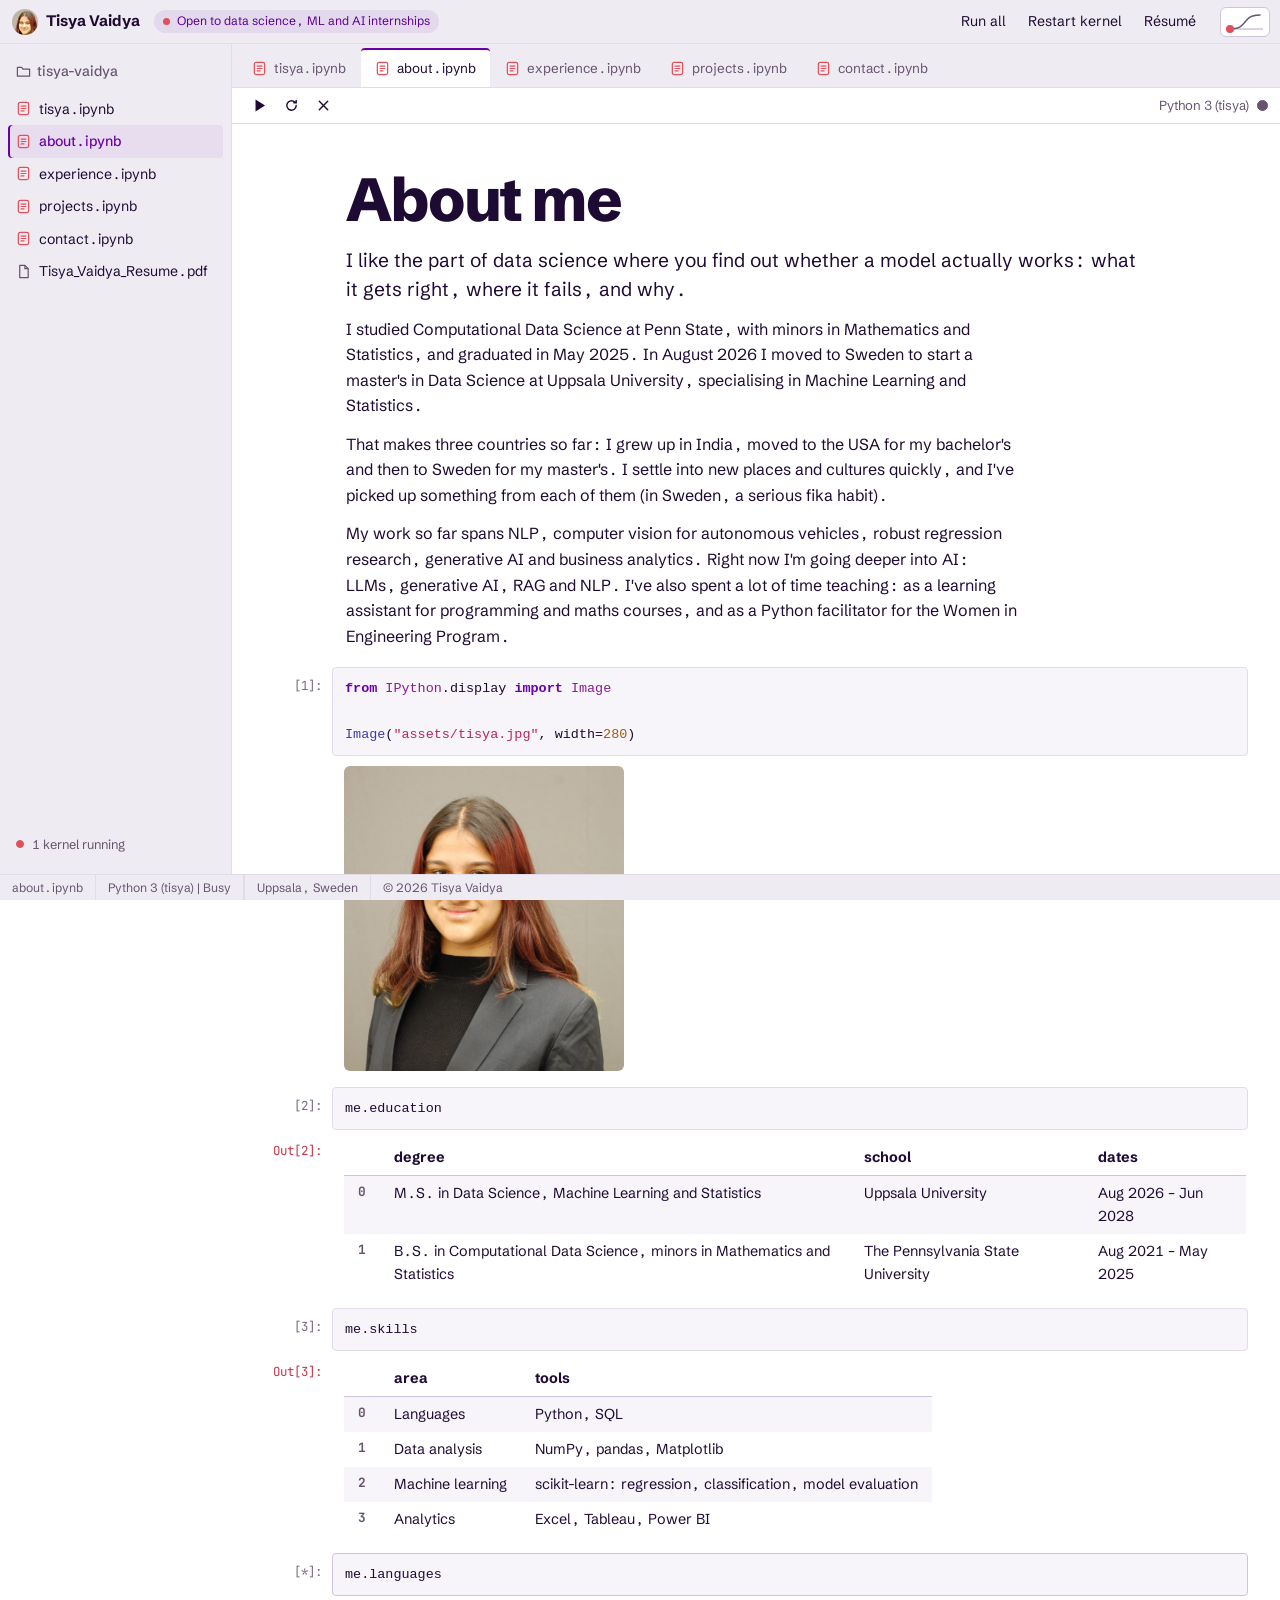
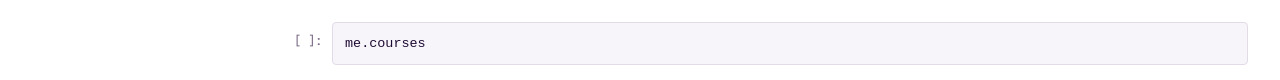
==== commit 2bba71d1: "Add fun facts, my story and current AI focus" ====
--- a/about.html
+++ b/about.html
@@ -37,7 +37,8 @@
           <h1>About me</h1>
           <p class="lede">I like the part of data science where you find out whether a model actually works: what it gets right, where it fails, and why.</p>
           <p>I studied Computational Data Science at Penn State, with minors in Mathematics and Statistics, and graduated in May 2025. In August 2026 I moved to Sweden to start a master's in Data Science at Uppsala University, specialising in Machine Learning and Statistics.</p>
-          <p>My work so far spans NLP, computer vision for autonomous vehicles, robust regression research, generative AI and business analytics. I've also spent a lot of time teaching: as a learning assistant for programming and maths courses, and as a Python facilitator for the Women in Engineering Program.</p>
+          <p>That makes three countries so far: I grew up in India, moved to the USA for my bachelor's and then to Sweden for my master's. I settle into new places and cultures quickly, and I've picked up something from each of them (in Sweden, a serious fika habit).</p>
+          <p>My work so far spans NLP, computer vision for autonomous vehicles, robust regression research, generative AI and business analytics. Right now I'm going deeper into AI: LLMs, generative AI, RAG and NLP. I've also spent a lot of time teaching: as a learning assistant for programming and maths courses, and as a Python facilitator for the Women in Engineering Program.</p>
         </div></div>
 
         <div class="cell code"><div class="cell-body">
@@ -68,8 +69,8 @@
         </div></div>
 
         <div class="cell code"><div class="cell-body">
-          <pre class="src"><code>me.hobbies</code></pre>
-          <div class="output" data-render="hobbies" hidden><span class="out-prompt"></span><div class="out-body"></div></div>
+          <pre class="src"><code>me.fun_facts</code></pre>
+          <div class="output" data-render="fun-facts" hidden><span class="out-prompt"></span><div class="out-body"></div></div>
         </div></div>
       </main>
     </div>
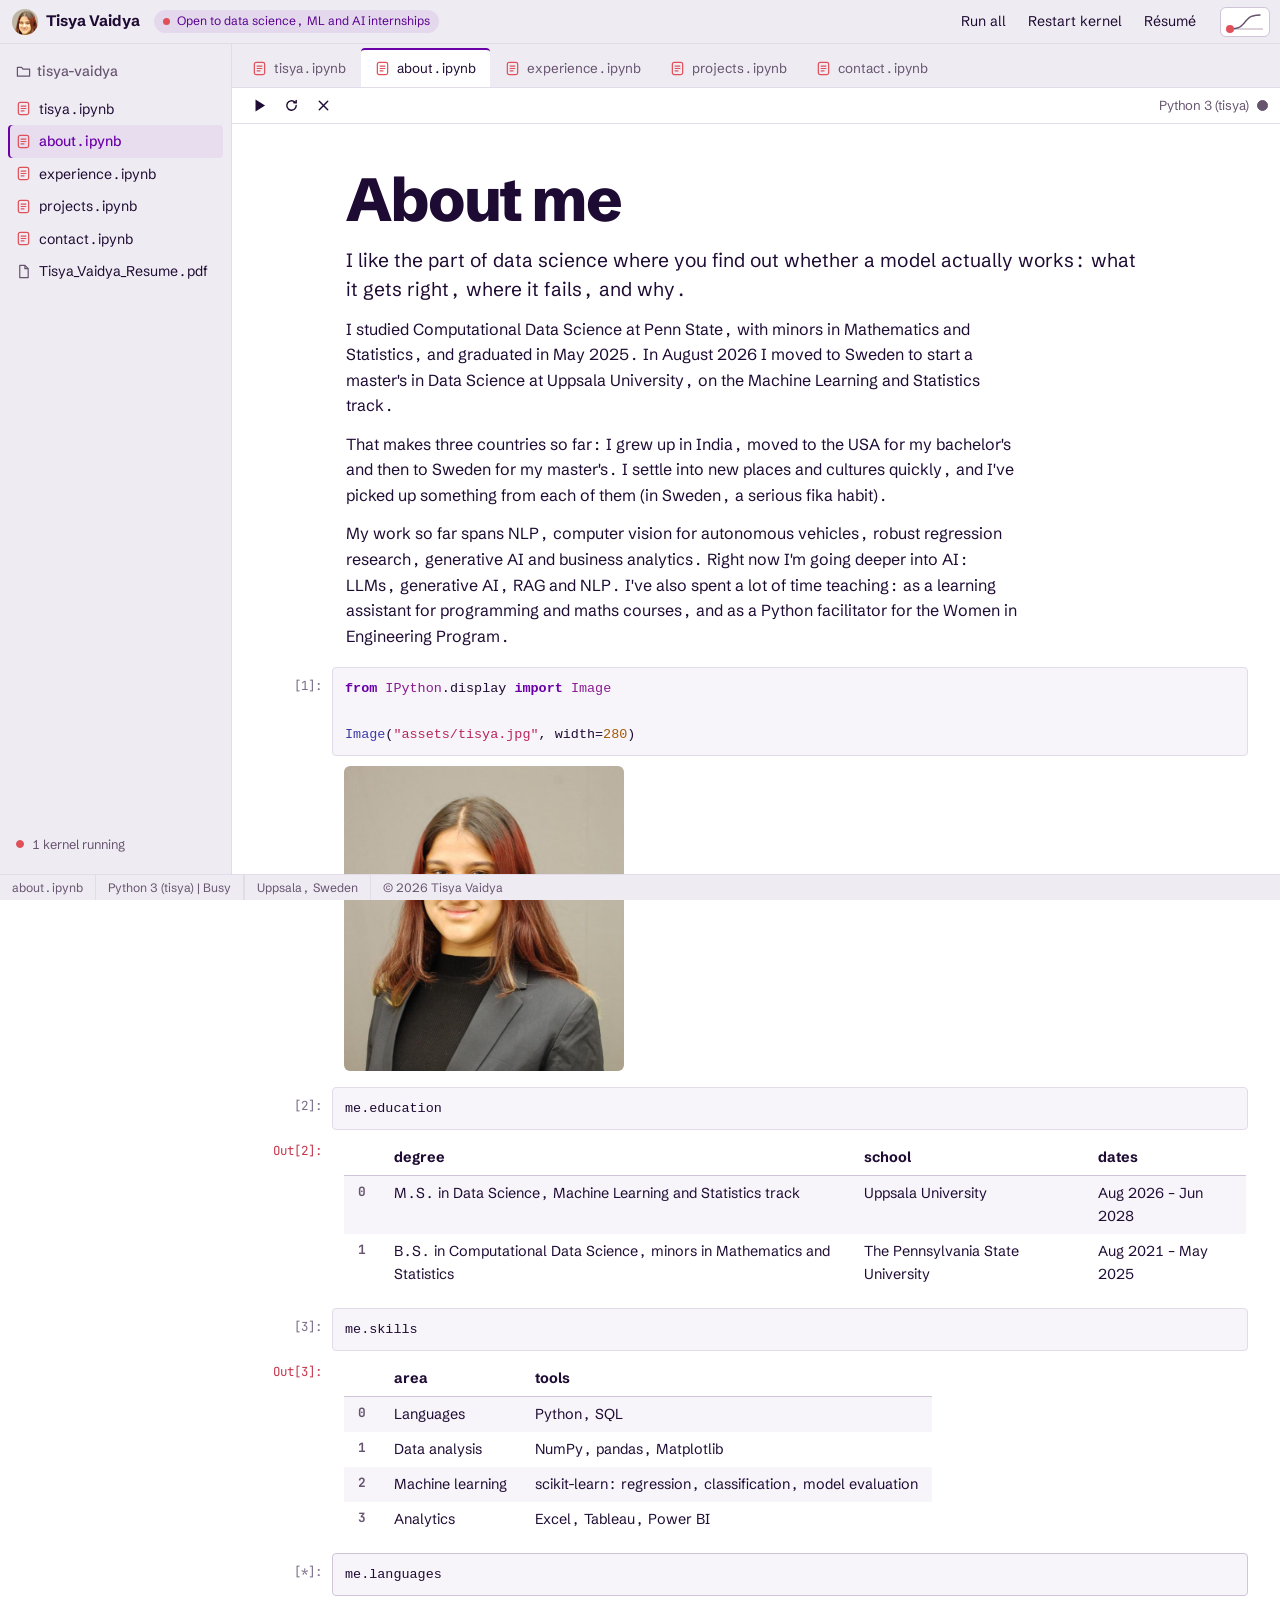
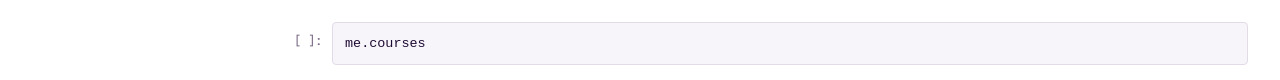
==== commit e33b3be8: "Describe master's as Data Science, ML and Statistics track" ====
--- a/about.html
+++ b/about.html
@@ -4,12 +4,12 @@
   <meta charset="utf-8">
   <meta name="viewport" content="width=device-width, initial-scale=1">
   <title>About | Tisya Vaidya</title>
-  <meta name="description" content="Tisya Vaidya is a data scientist and master's student in Machine Learning and Statistics at Uppsala University, Sweden.">
+  <meta name="description" content="Tisya Vaidya is a data scientist and master's student in Data Science (Machine Learning and Statistics track) at Uppsala University, Sweden.">
   <link rel="canonical" href="https://tisyavaidya.com/about">
   <meta property="og:type" content="website">
   <meta property="og:url" content="https://tisyavaidya.com/about">
   <meta property="og:title" content="About | Tisya Vaidya">
-  <meta property="og:description" content="Tisya Vaidya is a data scientist and master's student in Machine Learning and Statistics at Uppsala University, Sweden.">
+  <meta property="og:description" content="Tisya Vaidya is a data scientist and master's student in Data Science (Machine Learning and Statistics track) at Uppsala University, Sweden.">
   <meta property="og:image" content="https://tisyavaidya.com/assets/og-image.png">
   <meta name="twitter:card" content="summary_large_image">
   <link rel="icon" href="assets/favicon.svg" type="image/svg+xml">
@@ -36,7 +36,7 @@
         <div class="cell md"><div class="cell-body">
           <h1>About me</h1>
           <p class="lede">I like the part of data science where you find out whether a model actually works: what it gets right, where it fails, and why.</p>
-          <p>I studied Computational Data Science at Penn State, with minors in Mathematics and Statistics, and graduated in May 2025. In August 2026 I moved to Sweden to start a master's in Data Science at Uppsala University, specialising in Machine Learning and Statistics.</p>
+          <p>I studied Computational Data Science at Penn State, with minors in Mathematics and Statistics, and graduated in May 2025. In August 2026 I moved to Sweden to start a master's in Data Science at Uppsala University, on the Machine Learning and Statistics track.</p>
           <p>That makes three countries so far: I grew up in India, moved to the USA for my bachelor's and then to Sweden for my master's. I settle into new places and cultures quickly, and I've picked up something from each of them (in Sweden, a serious fika habit).</p>
           <p>My work so far spans NLP, computer vision for autonomous vehicles, robust regression research, generative AI and business analytics. Right now I'm going deeper into AI: LLMs, generative AI, RAG and NLP. I've also spent a lot of time teaching: as a learning assistant for programming and maths courses, and as a Python facilitator for the Women in Engineering Program.</p>
         </div></div>
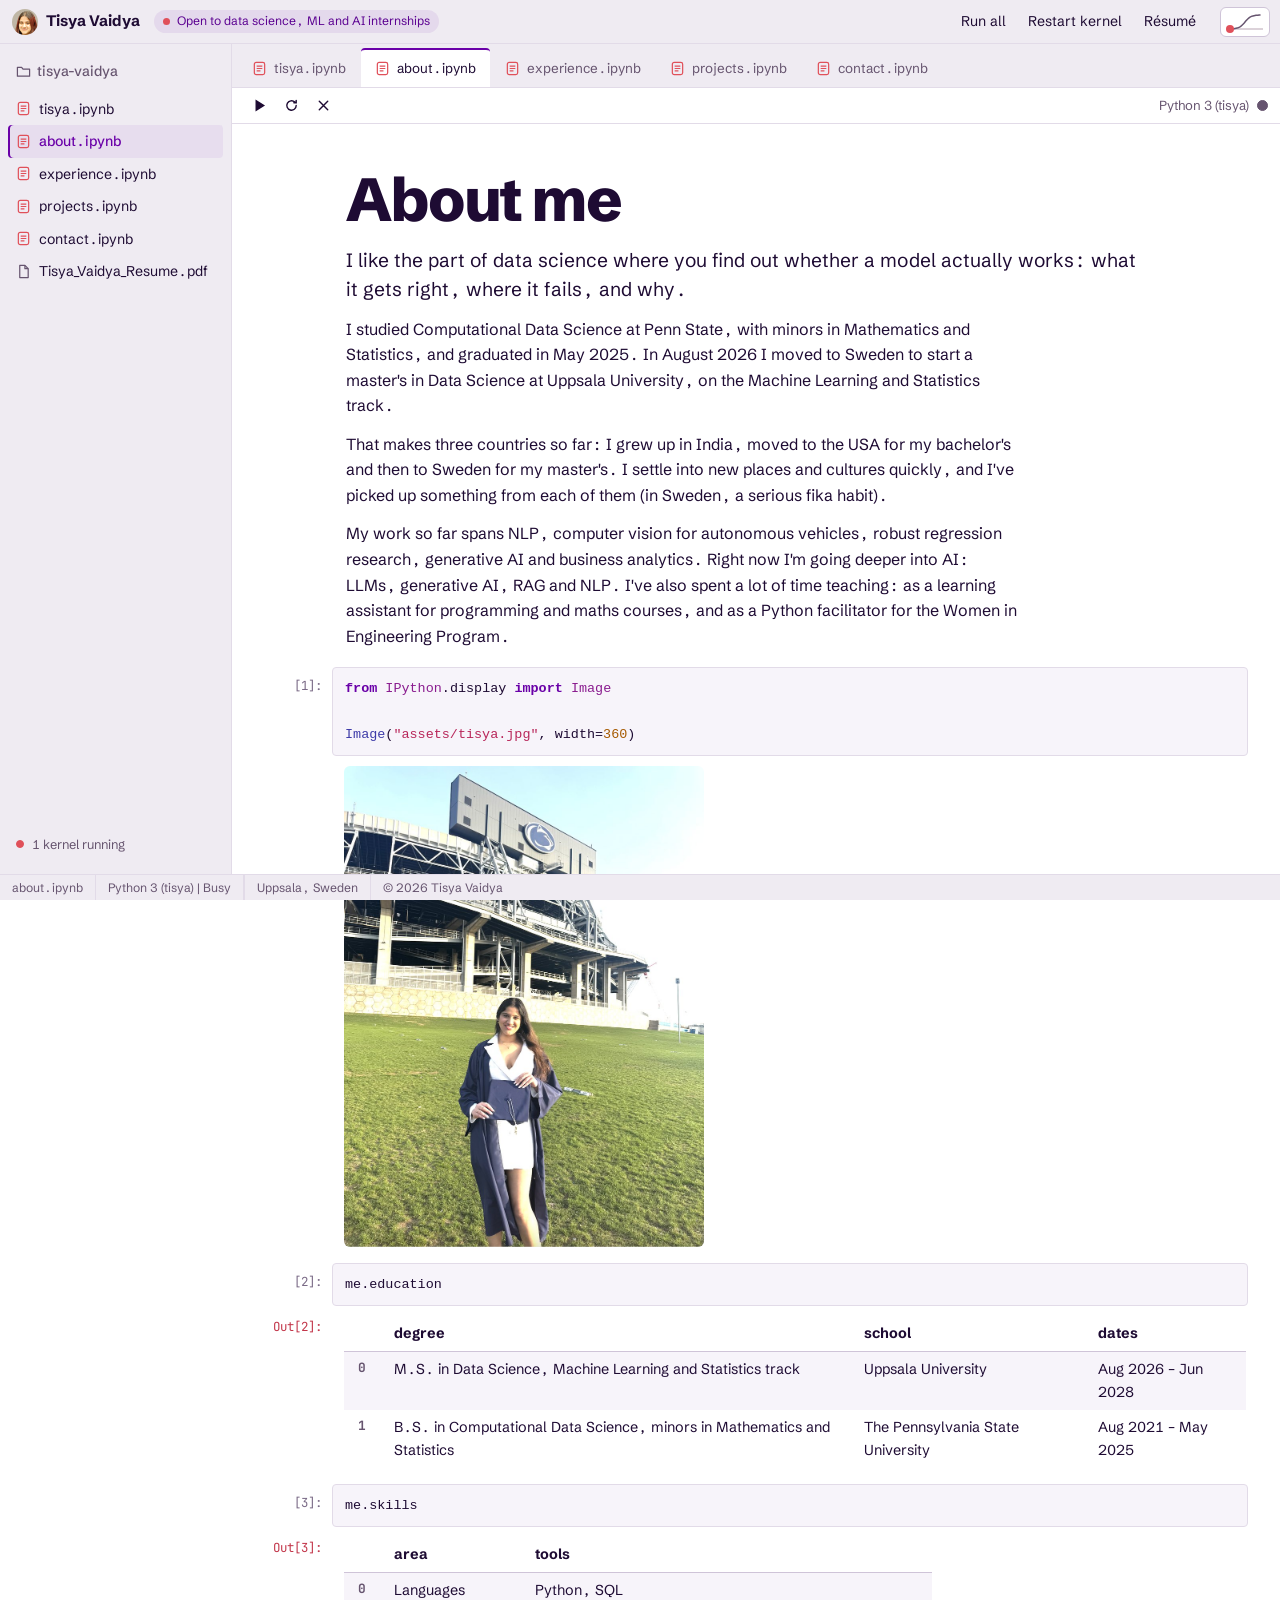
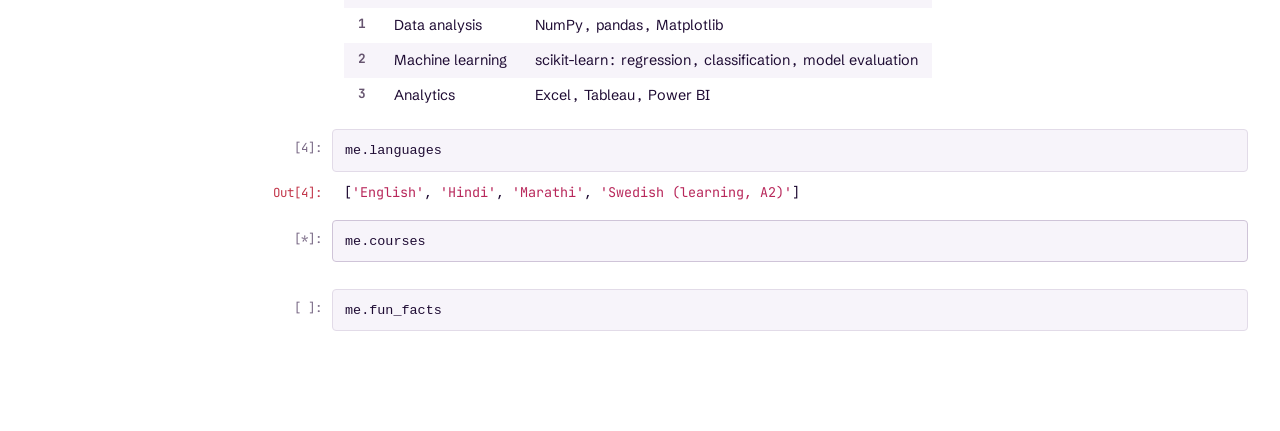
==== commit 6a17e487: "About: new graduation photo" ====
--- a/about.html
+++ b/about.html
@@ -44,8 +44,8 @@
         <div class="cell code"><div class="cell-body">
           <pre class="src"><code>from IPython.display import Image
 
-Image(&quot;assets/tisya.jpg&quot;, width=280)</code></pre>
-          <div class="output" data-render="" hidden><div class="out-body"><img class="portrait" src="assets/tisya.jpg" alt="Portrait of Tisya Vaidya" width="720" height="784"></div></div>
+Image(&quot;assets/tisya.jpg&quot;, width=360)</code></pre>
+          <div class="output" data-render="" hidden><div class="out-body"><img class="portrait" src="assets/tisya.jpg" alt="Tisya Vaidya in her graduation gown, holding her cap, in front of Beaver Stadium at Penn State" width="900" height="1203"></div></div>
         </div></div>
 
         <div class="cell code"><div class="cell-body">
--- a/css/notebook.css
+++ b/css/notebook.css
@@ -278,7 +278,7 @@
 .link-btn { background: none; border: 0; padding: 0; color: var(--blue-text); text-decoration: underline; text-underline-offset: 3px; cursor: pointer; font-size: inherit; }
 
 /* Portrait */
-.portrait { width: 280px; max-width: 100%; height: auto; border-radius: 6px; }
+.portrait { width: 360px; max-width: 100%; height: auto; border-radius: 6px; }
 
 /* Mini charts */
 .mini { width: 100%; height: auto; }
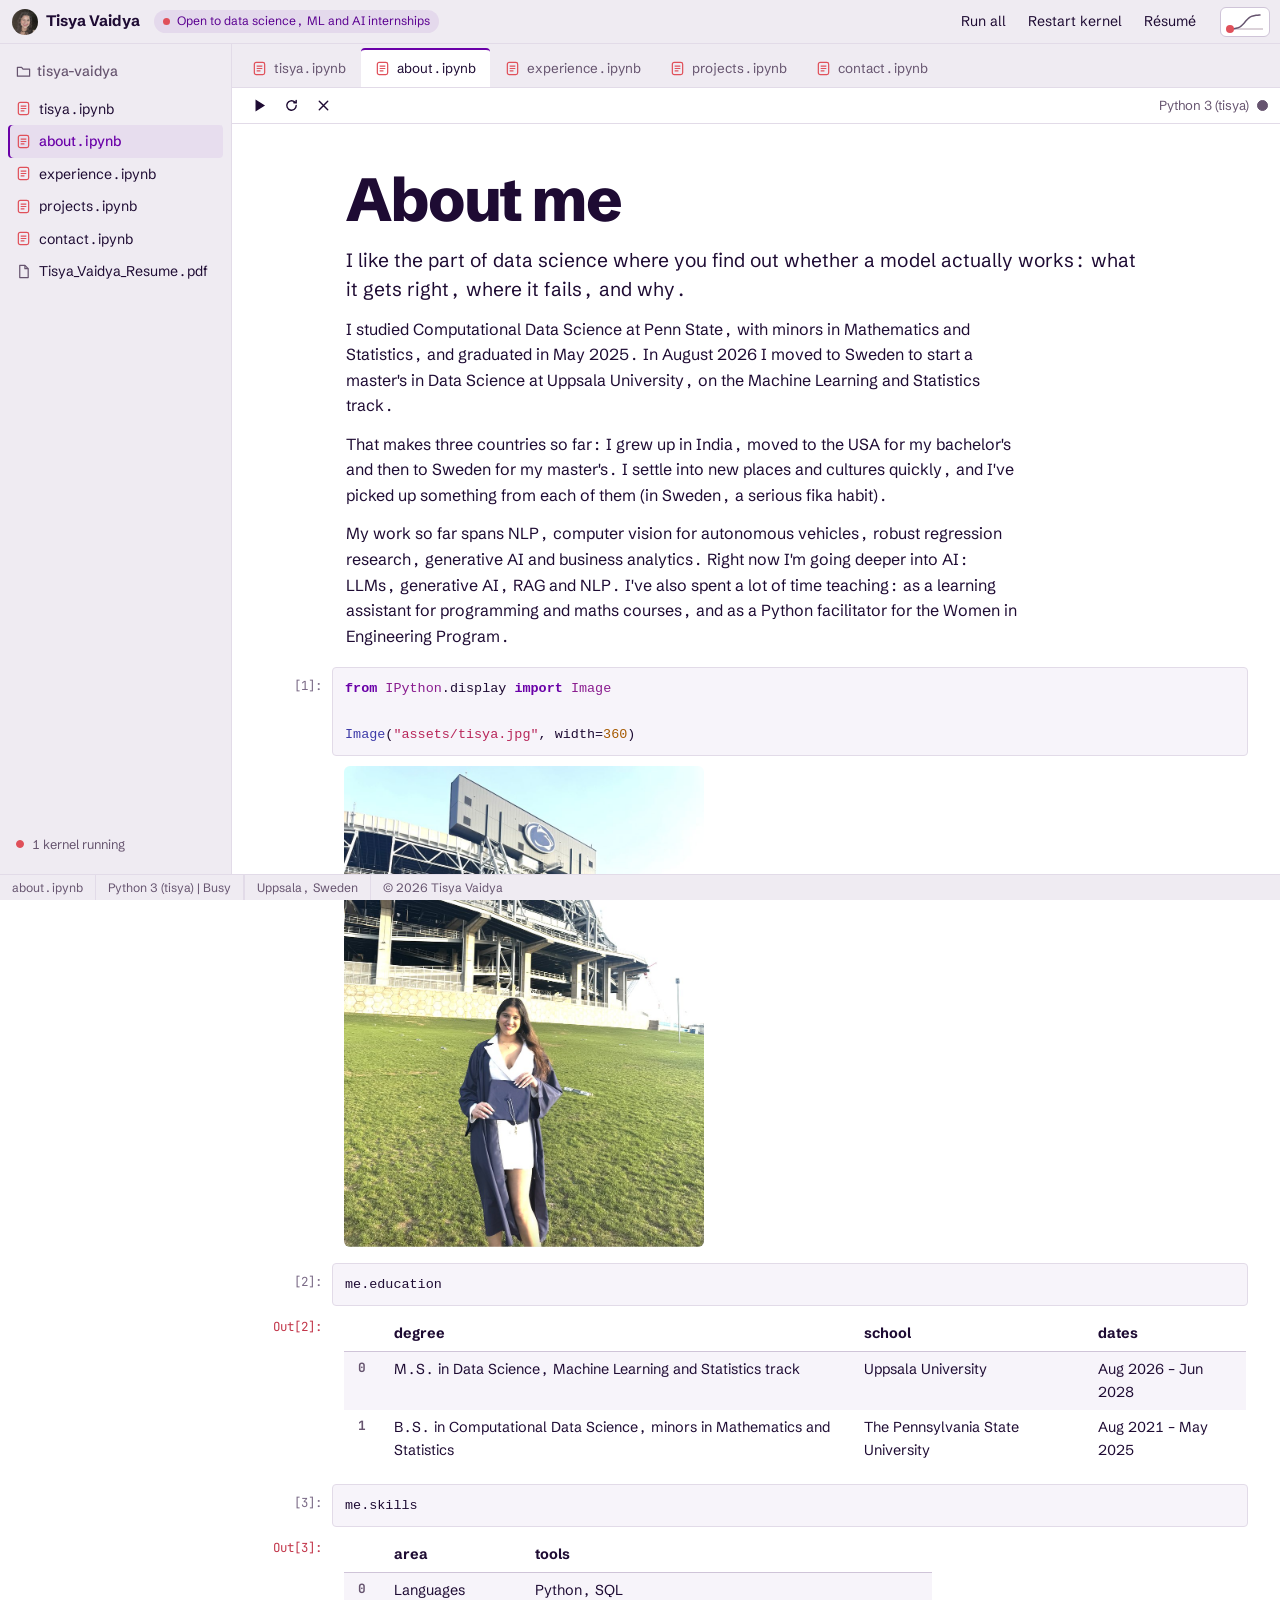
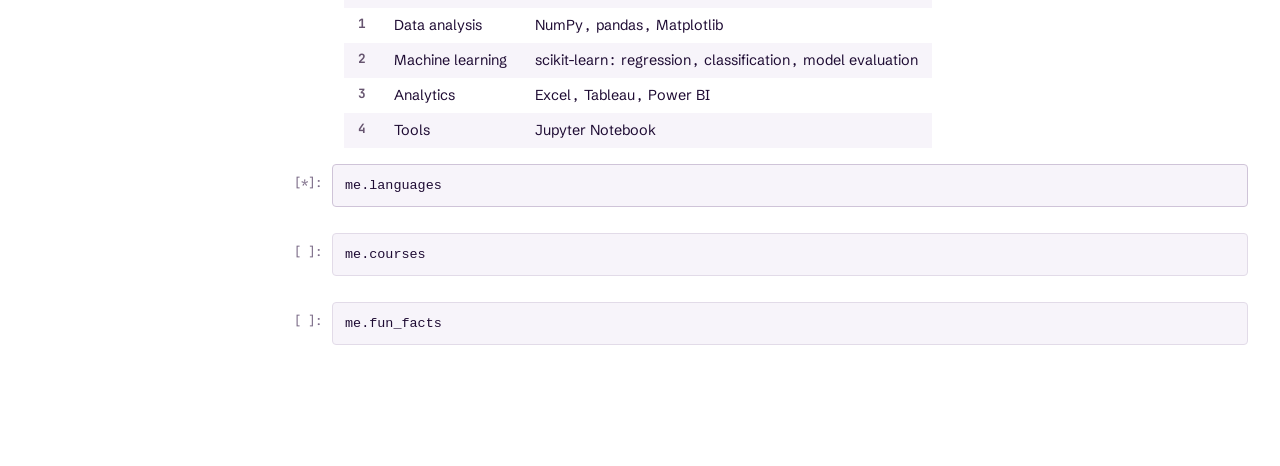
==== commit 9def2a40: "Open in light mode by default" ====
--- a/about.html
+++ b/about.html
@@ -14,11 +14,11 @@
   <meta name="twitter:card" content="summary_large_image">
   <link rel="icon" href="assets/favicon.svg" type="image/svg+xml">
   <script>
-    /* Apply the saved or system theme before the page paints */
+    /* Light by default; keep a theme chosen during this visit */
     (function () {
-      var t = null; try { t = localStorage.getItem("theme"); } catch (e) {}
+      var t = null; try { t = sessionStorage.getItem("theme"); } catch (e) {}
       if (!t) { var m = /(?:^|;)theme=(dark|light)/.exec(window.name || ""); if (m) t = m[1]; }
-      if (!t) t = window.matchMedia && window.matchMedia("(prefers-color-scheme: dark)").matches ? "dark" : "light";
+      if (!t) t = "light";
       document.documentElement.dataset.theme = t;
     })();
   </script>
--- a/css/notebook.css
+++ b/css/notebook.css
@@ -441,3 +441,25 @@
   .statusbar span:nth-child(2) { display: none; }
   .df th, .df td { padding: 5px 8px; }
 }
+
+/* Ask Tisya: retrieval steps (RAG) */
+.rag { display: grid; gap: 14px; }
+.rag-step { animation: ragIn .4s ease-out both; animation-delay: var(--d, 0s); }
+.rag-h { margin: 0 0 6px; font-size: .86rem; font-weight: 600; display: flex; align-items: center; gap: 8px; flex-wrap: wrap; }
+.rag-h .muted { font-weight: 400; }
+.rag-n { display: inline-grid; place-items: center; width: 20px; height: 20px; border-radius: 50%; font-size: .72rem; font-weight: 700; color: #fff; background: var(--blue); flex: none; }
+.rag .repr { margin: 0; }
+.rag-hits { list-style: none; margin: 0; padding: 0; display: grid; gap: 6px; }
+.rag-hit { display: grid; grid-template-columns: 120px 84px 1fr; gap: 10px; align-items: baseline; font-size: .86rem; line-height: 1.45; }
+.rag-score { position: relative; display: flex; align-items: center; gap: 8px; }
+.rag-bar { display: block; height: 8px; width: var(--w); max-width: 70px; border-radius: 4px; background: linear-gradient(90deg, var(--blue), var(--orange)); animation: ragBar .6s ease-out both; animation-delay: calc(var(--d, .3s) + .3s); transform-origin: left; }
+.rag-step:nth-child(2) .rag-bar { --d: .3s; }
+.rag-num { font-family: var(--mono, ui-monospace, monospace); font-size: .8rem; color: var(--tk-n); }
+.rag-src { font-family: var(--mono, ui-monospace, monospace); font-size: .76rem; color: var(--muted); }
+.rag-text mark { background: color-mix(in srgb, var(--orange) 28%, transparent); color: inherit; border-radius: 3px; padding: 0 2px; }
+.rag-note { margin-top: 10px; }
+@keyframes ragIn { from { opacity: 0; transform: translateY(4px); } to { opacity: 1; transform: none; } }
+@keyframes ragBar { from { transform: scaleX(0); } to { transform: scaleX(1); } }
+@media (max-width: 640px) { .rag-hit { grid-template-columns: 80px 1fr; } .rag-hit .rag-text { grid-column: 1 / -1; } }
+@media (prefers-reduced-motion: reduce) { .rag-step, .rag-bar { animation: none; } }
+.rag-hit.used .rag-src::after { content: " ← used"; color: var(--orange); }
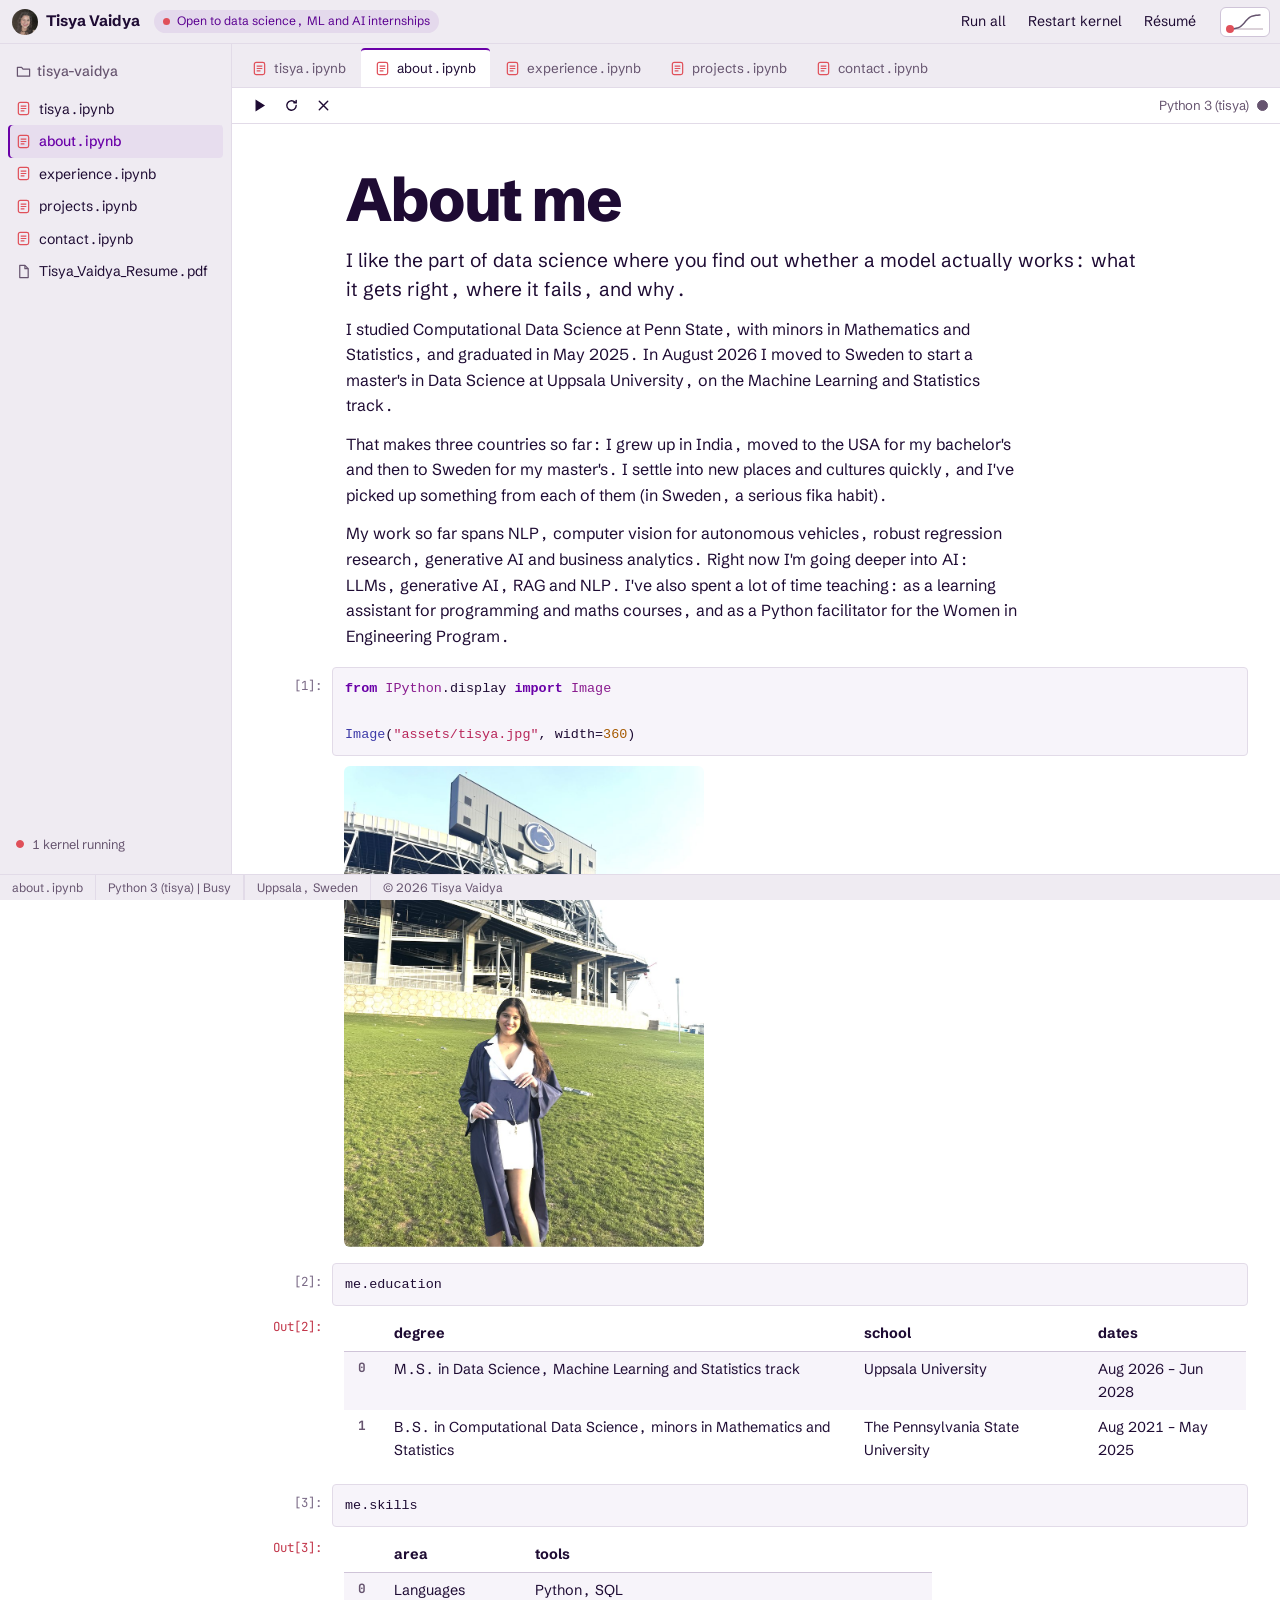
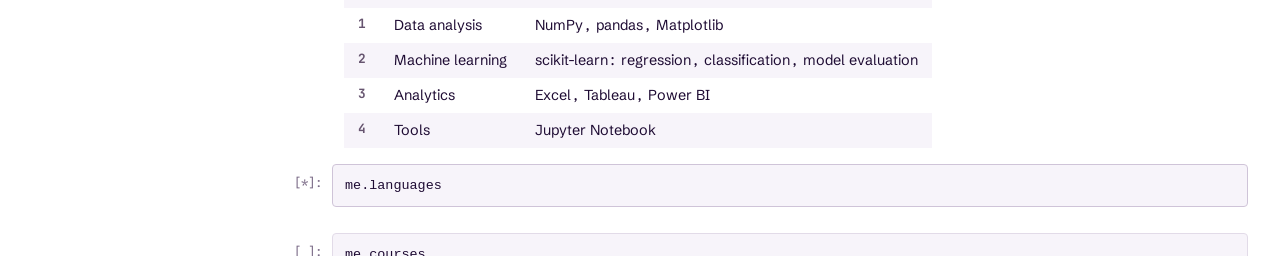
==== commit 211e3131: "Follow device theme on each new visit" ====
--- a/about.html
+++ b/about.html
@@ -14,11 +14,11 @@
   <meta name="twitter:card" content="summary_large_image">
   <link rel="icon" href="assets/favicon.svg" type="image/svg+xml">
   <script>
-    /* Light by default; keep a theme chosen during this visit */
+    /* Follow the device setting; keep a theme chosen during this visit */
     (function () {
       var t = null; try { t = sessionStorage.getItem("theme"); } catch (e) {}
       if (!t) { var m = /(?:^|;)theme=(dark|light)/.exec(window.name || ""); if (m) t = m[1]; }
-      if (!t) t = "light";
+      if (!t) t = window.matchMedia && window.matchMedia("(prefers-color-scheme: dark)").matches ? "dark" : "light";
       document.documentElement.dataset.theme = t;
     })();
   </script>
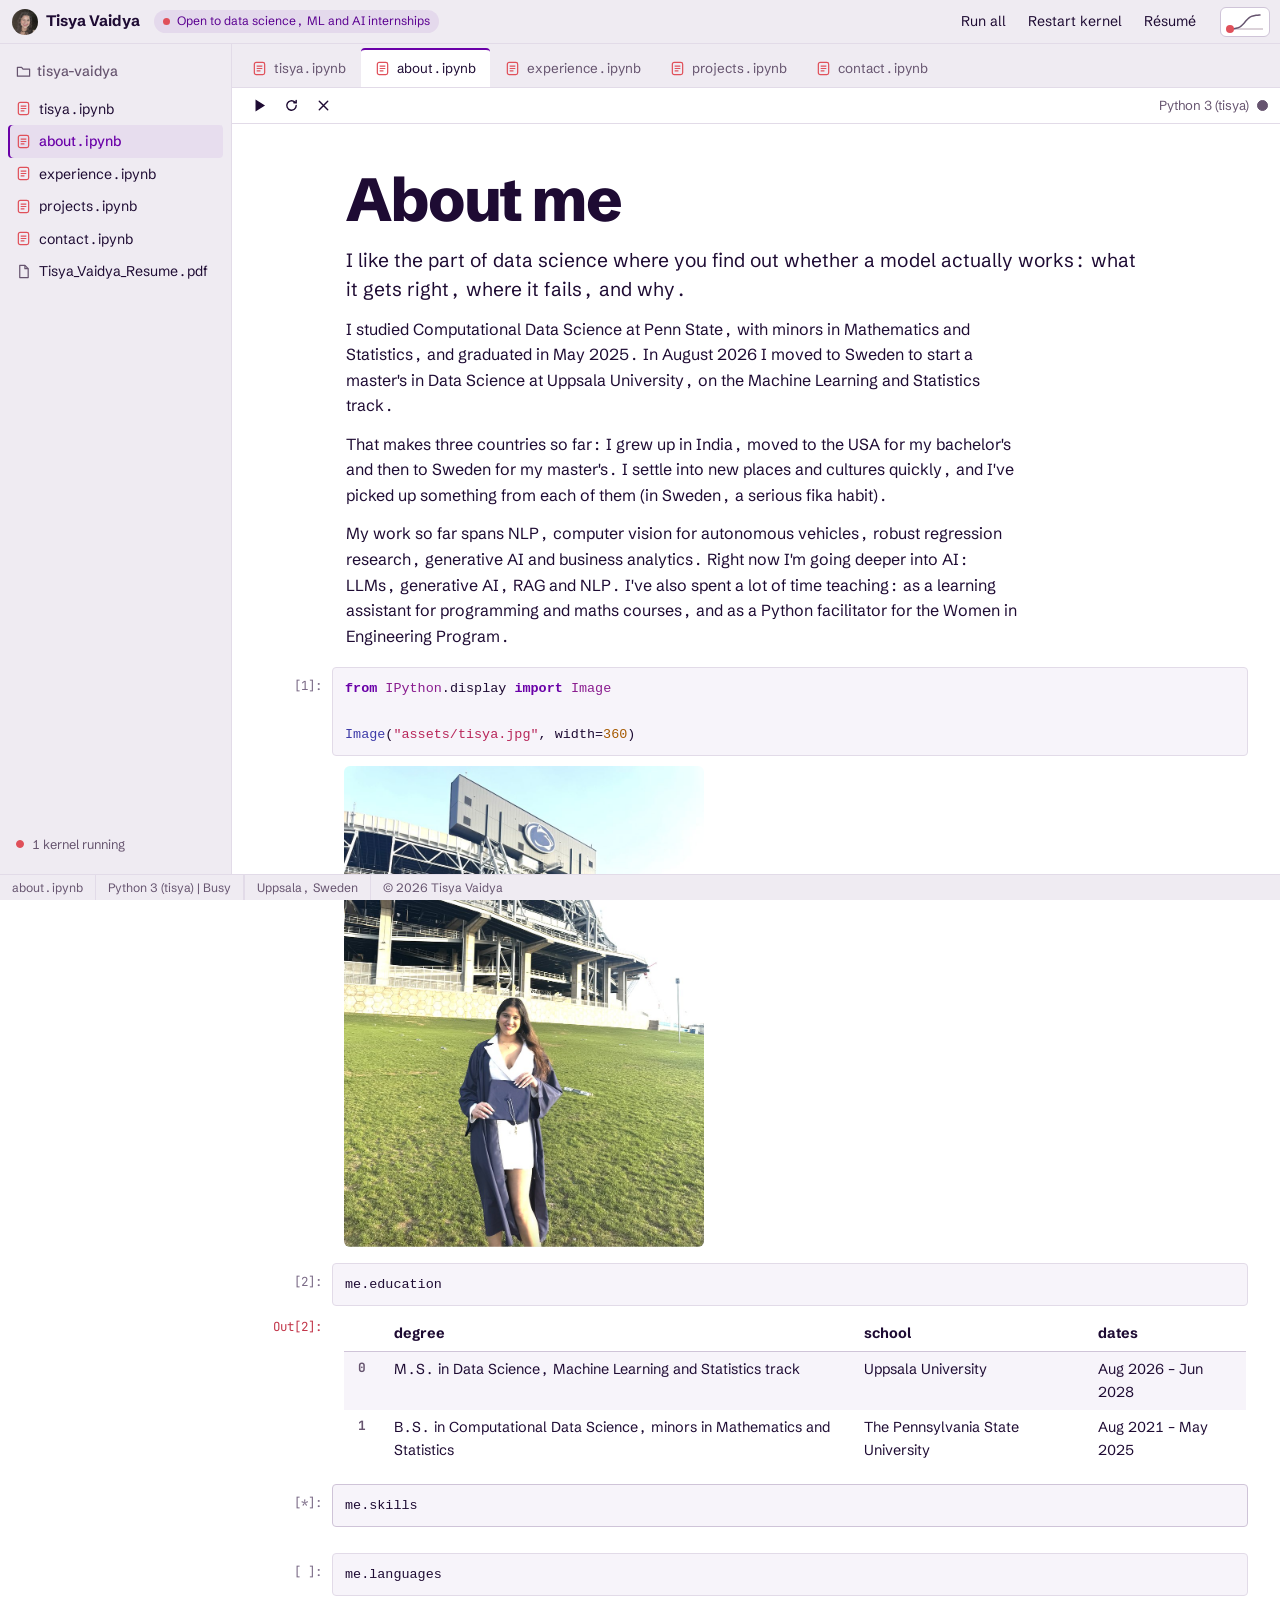
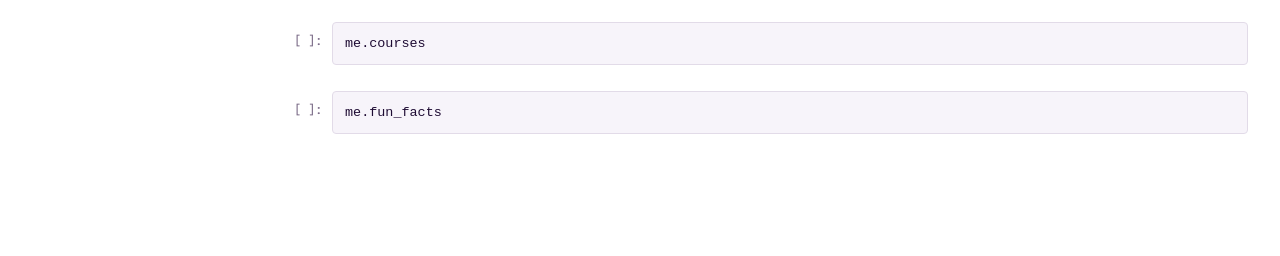
==== commit 52388fe2: "Fix theme switching between pages" ====
--- a/about.html
+++ b/about.html
@@ -16,8 +16,9 @@
   <script>
     /* Follow the device setting; keep a theme chosen during this visit */
     (function () {
+      try { localStorage.removeItem("theme"); } catch (e) {}
+      window.name = (window.name || "").replace(/(?:^|;)theme=[^;]*/g, "");
       var t = null; try { t = sessionStorage.getItem("theme"); } catch (e) {}
-      if (!t) { var m = /(?:^|;)theme=(dark|light)/.exec(window.name || ""); if (m) t = m[1]; }
       if (!t) t = window.matchMedia && window.matchMedia("(prefers-color-scheme: dark)").matches ? "dark" : "light";
       document.documentElement.dataset.theme = t;
     })();
@@ -25,7 +26,7 @@
   <link rel="preconnect" href="https://fonts.googleapis.com">
   <link rel="preconnect" href="https://fonts.gstatic.com" crossorigin>
   <link href="https://fonts.googleapis.com/css2?family=JetBrains+Mono:wght@400;700&family=Schibsted+Grotesk:wght@400;500;700;800&display=swap" rel="stylesheet">
-  <link rel="stylesheet" href="css/notebook.css">
+  <link rel="stylesheet" href="css/notebook.css?v=15494342">
 </head>
 <body data-page="about">
   <a class="skip" href="#notebook">Skip to notebook</a>
@@ -75,7 +76,7 @@
       </main>
     </div>
   </div>
-  <script src="js/data.js"></script>
-  <script src="js/notebook.js"></script>
+  <script src="js/data.js?v=7a0d462c"></script>
+  <script src="js/notebook.js?v=66064dac"></script>
 </body>
 </html>
